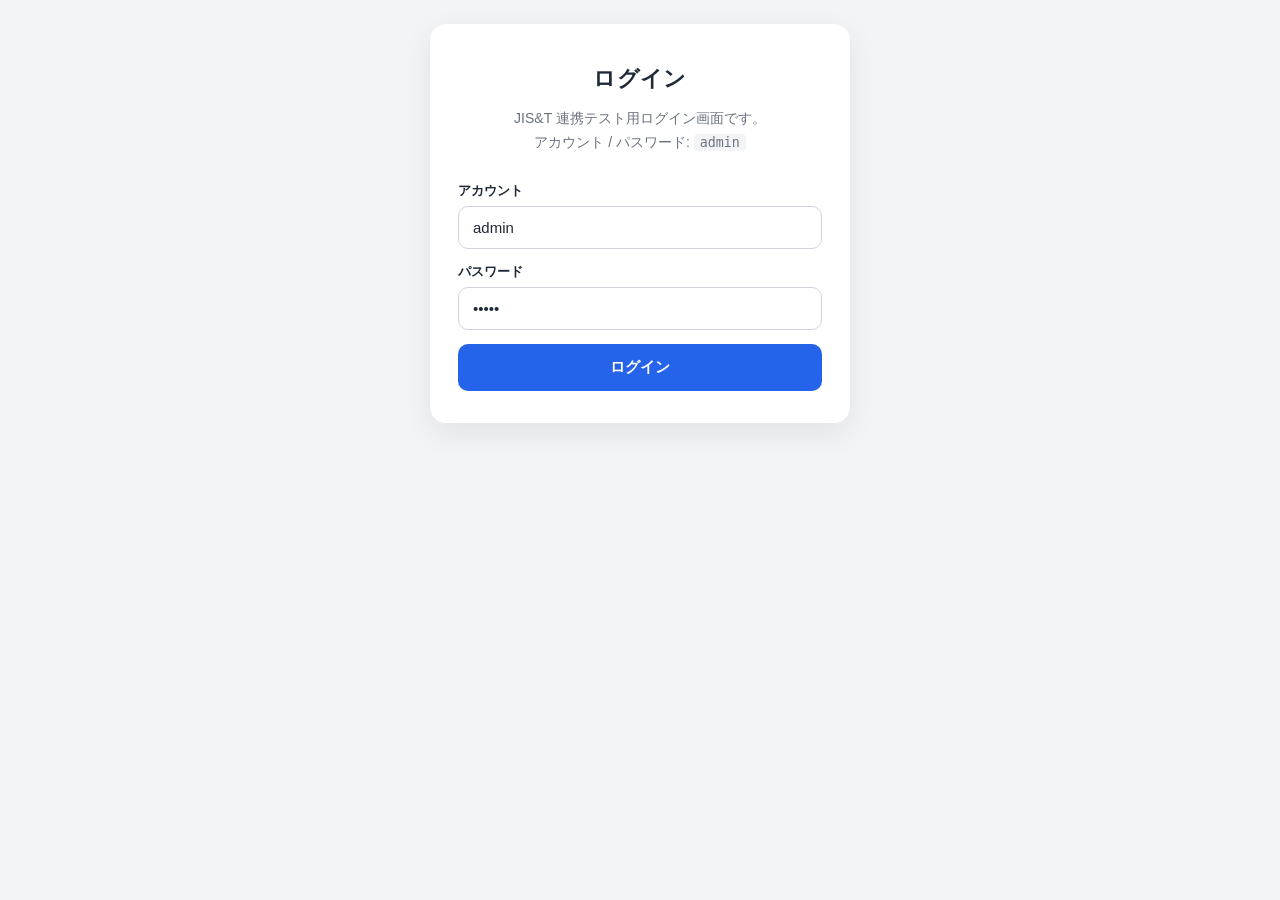
==== choose.html @ 3c701031 "update link" ====
<!DOCTYPE html>
<html lang="ja">
  <head>
    <meta charset="UTF-8" />
    <meta name="viewport" content="width=device-width, initial-scale=1" />
    <meta name="robots" content="noindex,nofollow" />
    <title>JIS&amp;T 結果選択</title>
    <link rel="stylesheet" href="./css/result.css" />
  </head>
  <body>
    <main class="card" role="main">
      <h1 class="title">結果画面を選択</h1>
      <p class="description">
        ログイン済みです。Success または Failure を選んでください。
      </p>
      <div class="actions">
        <a class="btn btn--primary" href="./success.html">Success（成功）</a>
        <a class="btn btn--danger" href="./failure.html">Failure（失敗）</a>
        <button id="logout-btn" type="button" class="btn btn--ghost">ログアウト</button>
      </div>
    </main>

    <script src="./js/auth.js"></script>
    <script>
      if (!MizuhoAuth.requireAuth()) {
        /* redirected */
      } else {
        document.getElementById("logout-btn").addEventListener("click", function () {
          MizuhoAuth.logout();
          location.href = "login.html";
        });
      }
    </script>
  </body>
</html>
---- css/result.css ----
:root {
  --bg: #f3f4f6;
  --card: #ffffff;
  --text: #1f2937;
  --muted: #6b7280;
  --success: #22c55e;
  --success-ring: #bbf7d0;
  --failure: #ef4444;
  --failure-ring: #fecaca;
  --btn: #2563eb;
  --btn-hover: #1d4ed8;
  --shadow: 0 10px 30px rgba(15, 23, 42, 0.08);
  --radius: 16px;
}

*,
*::before,
*::after {
  box-sizing: border-box;
}

html,
body {
  margin: 0;
  min-height: 100%;
}

body {
  font-family: "Hiragino Sans", "Hiragino Kaku Gothic ProN", "Noto Sans JP",
    "Yu Gothic", YuGothic, Meiryo, sans-serif;
  background: var(--bg);
  color: var(--text);
  display: flex;
  align-items: center;
  justify-content: center;
  padding: 24px 16px;
  -webkit-font-smoothing: antialiased;
}

.card {
  width: 100%;
  max-width: 420px;
  background: var(--card);
  border-radius: var(--radius);
  box-shadow: var(--shadow);
  padding: 40px 28px 32px;
  text-align: center;
}

.icon {
  width: 72px;
  height: 72px;
  margin: 0 auto 20px;
  border-radius: 50%;
  display: grid;
  place-items: center;
}

.icon--success {
  background: var(--success-ring);
  color: var(--success);
}

.icon--failure {
  background: var(--failure-ring);
  color: var(--failure);
}

.icon svg {
  width: 40px;
  height: 40px;
  display: block;
}

.title {
  margin: 0 0 12px;
  font-size: 22px;
  font-weight: 700;
  line-height: 1.4;
  letter-spacing: 0.02em;
}

.description {
  margin: 0 0 28px;
  font-size: 14px;
  line-height: 1.7;
  color: var(--muted);
}

.error-code {
  margin: -16px 0 28px;
  font-size: 12px;
  color: var(--muted);
  word-break: break-all;
}

.actions {
  display: flex;
  flex-direction: column;
  gap: 10px;
}

.btn {
  appearance: none;
  border: 0;
  border-radius: 10px;
  padding: 14px 18px;
  font: inherit;
  font-size: 15px;
  font-weight: 700;
  cursor: pointer;
  text-decoration: none;
  display: inline-flex;
  align-items: center;
  justify-content: center;
  transition: background-color 0.15s ease, transform 0.15s ease;
}

.btn:active {
  transform: translateY(1px);
}

.btn--primary {
  background: var(--btn);
  color: #fff;
}

.btn--primary:hover {
  background: var(--btn-hover);
}

.hint {
  margin: 16px 0 0;
  font-size: 12px;
  line-height: 1.6;
  color: var(--muted);
}

.hint[hidden] {
  display: none;
}

.card--form {
  text-align: left;
}

.card--form .title,
.card--form .description {
  text-align: center;
}

.form {
  display: flex;
  flex-direction: column;
  gap: 14px;
}

.field {
  display: flex;
  flex-direction: column;
  gap: 6px;
}

.field__label {
  font-size: 13px;
  font-weight: 600;
  color: var(--text);
}

.field input {
  appearance: none;
  width: 100%;
  border: 1px solid #d1d5db;
  border-radius: 10px;
  padding: 12px 14px;
  font: inherit;
  font-size: 15px;
  color: var(--text);
  background: #fff;
}

.field input:focus {
  outline: 2px solid rgba(37, 99, 235, 0.35);
  border-color: var(--btn);
}

.form-error {
  margin: 0;
  font-size: 13px;
  color: var(--failure);
}

.form-error[hidden] {
  display: none;
}

.btn--block {
  width: 100%;
}

.btn--danger {
  background: var(--failure);
  color: #fff;
}

.btn--danger:hover {
  background: #dc2626;
}

.btn--ghost {
  background: transparent;
  color: var(--muted);
  border: 1px solid #d1d5db;
}

.btn--ghost:hover {
  background: #f9fafb;
}

code {
  font-family: ui-monospace, SFMono-Regular, Menlo, Monaco, Consolas, monospace;
  font-size: 0.95em;
  background: #f3f4f6;
  padding: 1px 6px;
  border-radius: 4px;
}
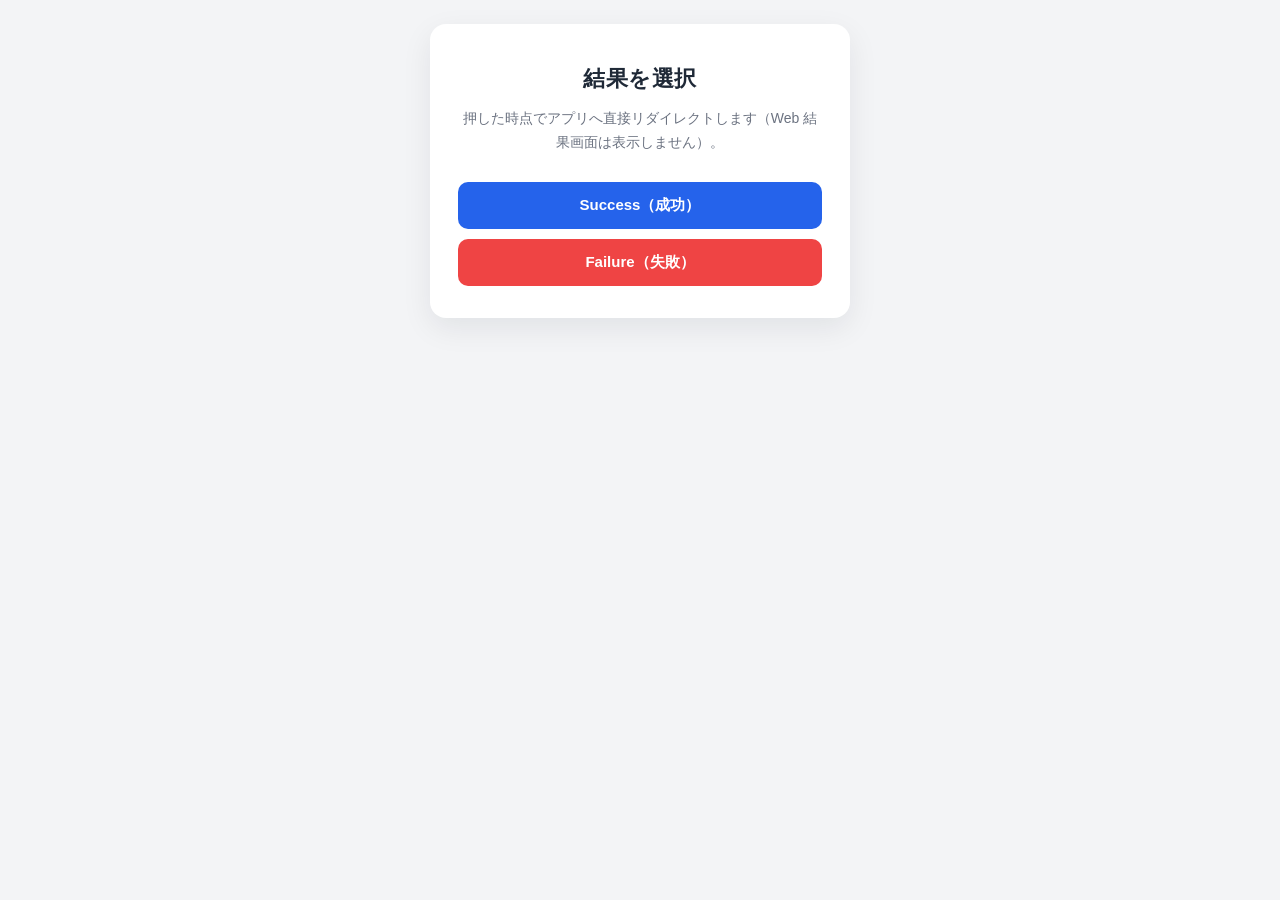
==== commit 75a0b62c: "update flow" ====
--- a/choose.html
+++ b/choose.html
@@ -9,27 +9,27 @@
   </head>
   <body>
     <main class="card" role="main">
-      <h1 class="title">結果画面を選択</h1>
+      <h1 class="title">結果を選択</h1>
       <p class="description">
-        ログイン済みです。Success または Failure を選んでください。
+        押した時点でアプリへ直接リダイレクトします（Web 結果画面は表示しません）。
       </p>
       <div class="actions">
-        <a class="btn btn--primary" href="./success.html">Success（成功）</a>
-        <a class="btn btn--danger" href="./failure.html">Failure（失敗）</a>
-        <button id="logout-btn" type="button" class="btn btn--ghost">ログアウト</button>
+        <a id="success-btn" class="btn btn--primary" href="#">Success（成功）</a>
+        <a id="failure-btn" class="btn btn--danger" href="#">Failure（失敗）</a>
       </div>
     </main>
-
-    <script src="./js/auth.js"></script>
+    <script src="./js/deeplink.js"></script>
     <script>
-      if (!MizuhoAuth.requireAuth()) {
-        /* redirected */
-      } else {
-        document.getElementById("logout-btn").addEventListener("click", function () {
-          MizuhoAuth.logout();
-          location.href = "login.html";
-        });
-      }
+      document.getElementById("success-btn").href = MizuhoDeepLink.urlFor("success");
+      document.getElementById("failure-btn").href = MizuhoDeepLink.urlFor("failure");
+      document.getElementById("success-btn").addEventListener("click", function (event) {
+        event.preventDefault();
+        MizuhoDeepLink.redirect("success");
+      });
+      document.getElementById("failure-btn").addEventListener("click", function (event) {
+        event.preventDefault();
+        MizuhoDeepLink.redirect("failure");
+      });
     </script>
   </body>
 </html>
